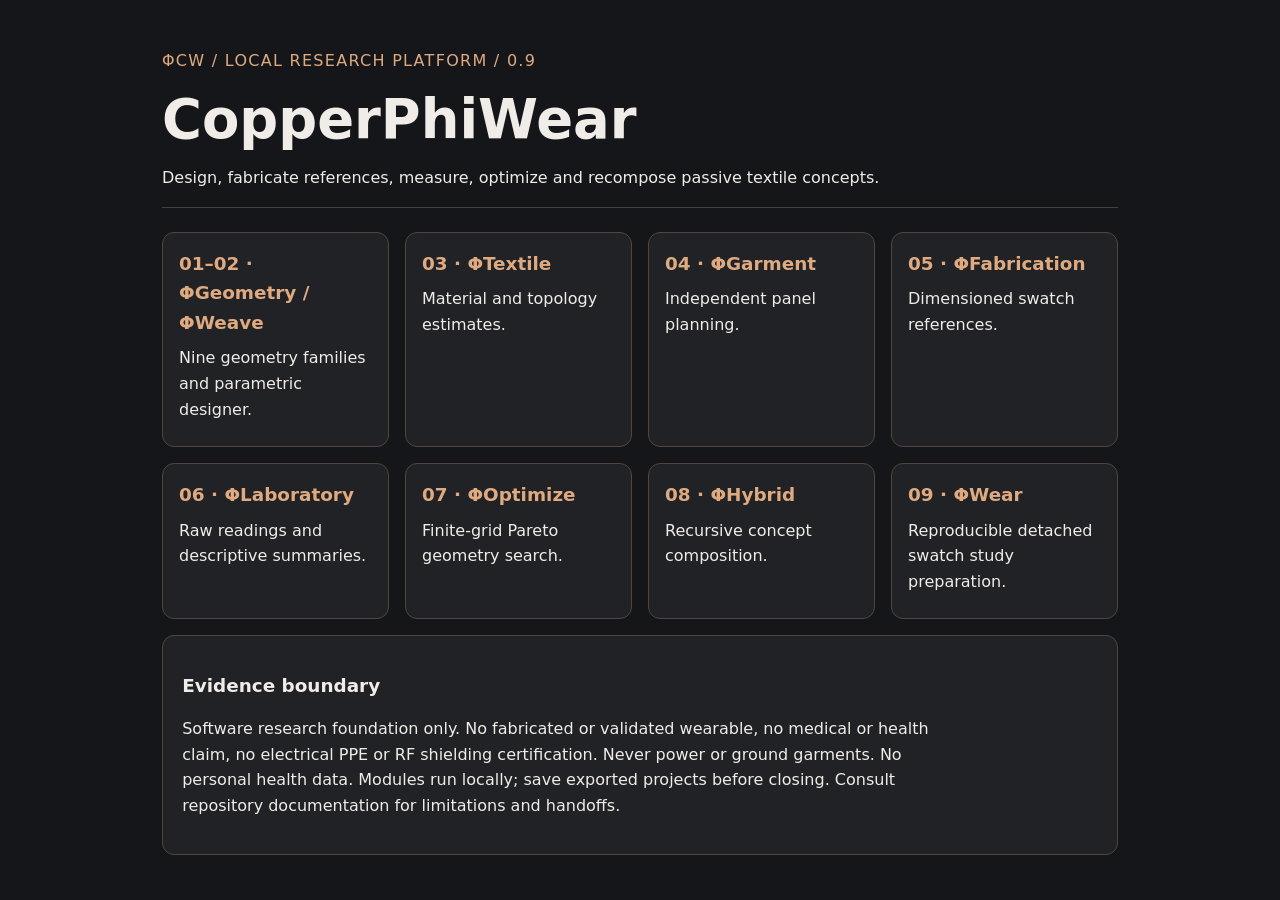
==== index.html @ be895aba "Integrate PhiWear study preparation, reproducible specimen manifest and module launcher" ====
<!doctype html><html lang="en"><head><meta charset="utf-8"><meta name="viewport" content="width=device-width,initial-scale=1"><title>CopperPhiWear | Research Workbench</title><link rel="stylesheet" href="workbench/style.css"><style>.modules{display:grid;grid-template-columns:repeat(auto-fit,minmax(220px,1fr));gap:1rem}.modules a{display:block;border:1px solid #51463d;border-radius:12px;padding:1rem;background:#202226;color:#f0ece7;text-decoration:none}.modules a:hover,.modules a:focus-visible{border-color:#dfaa80;outline:2px solid #dfaa80}.modules h2{color:#dfaa80;margin:0}.modules p{margin:.5rem 0}</style></head><body><main><header><p class="eyebrow">ΦCW / LOCAL RESEARCH PLATFORM / 0.9</p><h1>CopperPhiWear</h1><p>Design, fabricate references, measure, optimize and recompose passive textile concepts.</p></header><section class="modules"><a href="workbench/index.html"><h2>01–02 · ΦGeometry / ΦWeave</h2><p>Nine geometry families and parametric designer.</p></a><a href="workbench/textile.html"><h2>03 · ΦTextile</h2><p>Material and topology estimates.</p></a><a href="workbench/garment.html"><h2>04 · ΦGarment</h2><p>Independent panel planning.</p></a><a href="workbench/fabrication.html"><h2>05 · ΦFabrication</h2><p>Dimensioned swatch references.</p></a><a href="workbench/laboratory.html"><h2>06 · ΦLaboratory</h2><p>Raw readings and descriptive summaries.</p></a><a href="workbench/optimize.html"><h2>07 · ΦOptimize</h2><p>Finite-grid Pareto geometry search.</p></a><a href="workbench/hybrid.html"><h2>08 · ΦHybrid</h2><p>Recursive concept composition.</p></a><a href="workbench/wear.html"><h2>09 · ΦWear</h2><p>Reproducible detached swatch study preparation.</p></a></section><aside><h2>Evidence boundary</h2><p>Software research foundation only. No fabricated or validated wearable, no medical or health claim, no electrical PPE or RF shielding certification. Never power or ground garments. No personal health data. Modules run locally; save exported projects before closing. Consult repository documentation for limitations and handoffs.</p></aside></main></body></html>
---- workbench/style.css ----
*{box-sizing:border-box}body{margin:0;background:#141619;color:#f0ece7;font:16px/1.6 system-ui,sans-serif}main{max-width:1020px;margin:auto;padding:2rem}header{border-bottom:1px solid #46413c;margin-bottom:1.5rem}h1{font-size:clamp(2rem,5vw,3.4rem);line-height:1.1;margin:.3rem 0}h2{font-size:1.15rem}.eyebrow,small{color:#dfaa80;letter-spacing:.08em}.layout{display:grid;grid-template-columns:minmax(230px,1fr) minmax(0,1.8fr);gap:1rem}.layout>*,aside{border:1px solid #51463d;border-radius:12px;padding:1.2rem;background:#202226}label{display:block;margin-top:.9rem}select,input,button{font:inherit;color:inherit;background:#292c30;border:1px solid #a67654;border-radius:6px;padding:.5rem;width:100%}input[type=range]{padding:0;accent-color:#d29461}button{cursor:pointer;margin-top:.8rem}button:focus-visible,select:focus-visible,input:focus-visible{outline:3px solid #efc399;outline-offset:3px}#preview{max-width:460px;margin:auto;background:#161719;border-radius:8px;padding:12px}#preview svg{width:100%;height:auto;display:block}.metrics,.actions{display:flex;gap:1rem;flex-wrap:wrap}.metrics>div{flex:1;min-width:110px}.metrics strong{display:block;font-size:1.5rem}.actions button{flex:1}aside{margin-top:1rem}output{float:right;color:#e4b28b}p{max-width:75ch}@media(max-width:650px){main{padding:1rem}.layout{grid-template-columns:1fr}}
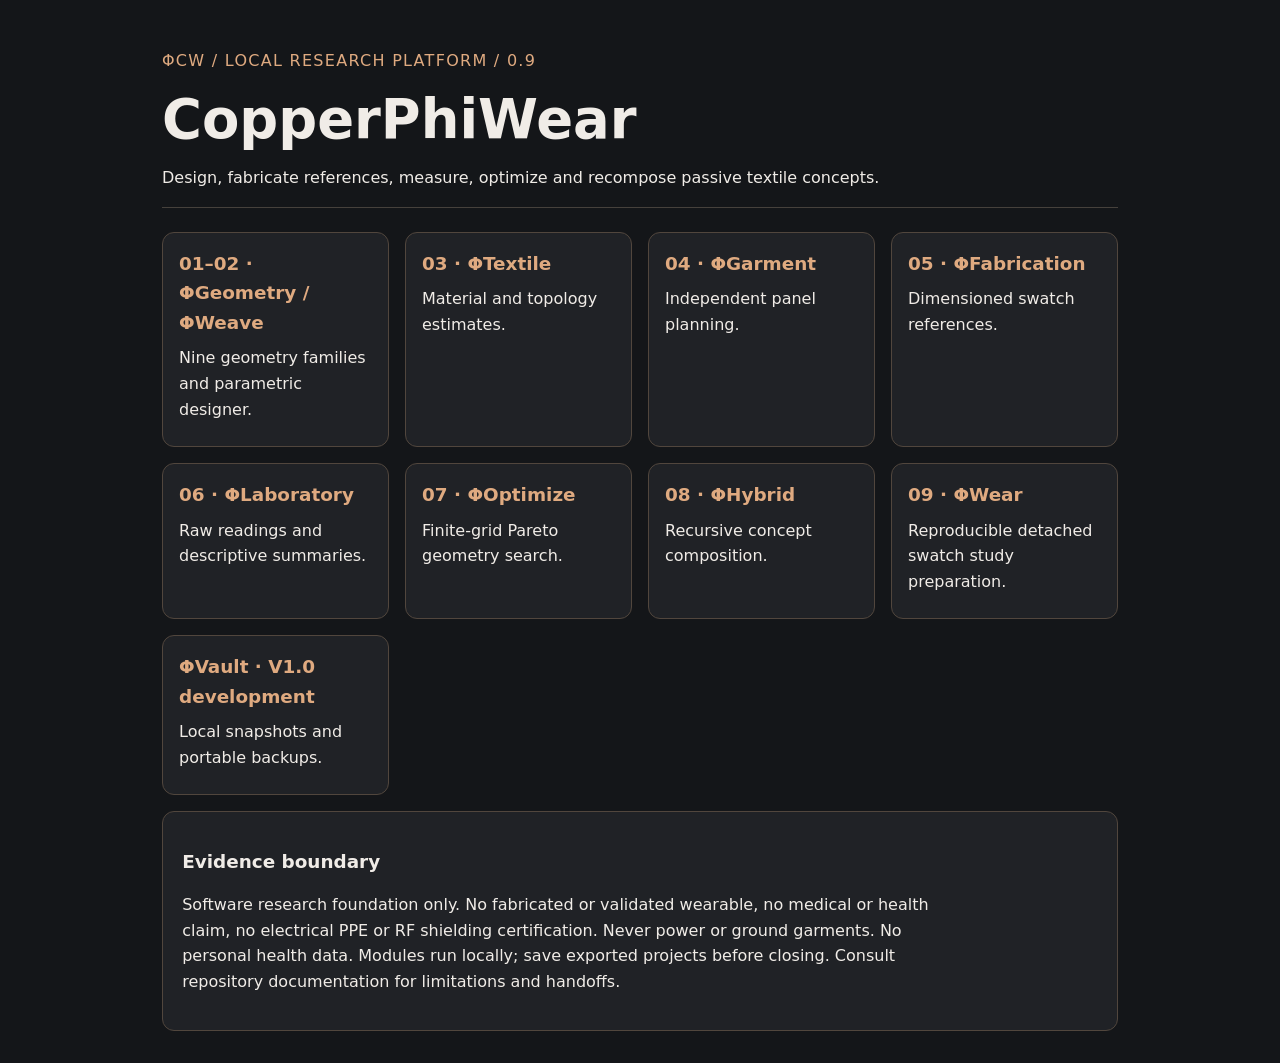
==== commit 0b90046c: "Add PhiVault local snapshots, validated backups and direct module handoffs" ====
--- a/index.html
+++ b/index.html
@@ -1 +1 @@
-<!doctype html><html lang="en"><head><meta charset="utf-8"><meta name="viewport" content="width=device-width,initial-scale=1"><title>CopperPhiWear | Research Workbench</title><link rel="stylesheet" href="workbench/style.css"><style>.modules{display:grid;grid-template-columns:repeat(auto-fit,minmax(220px,1fr));gap:1rem}.modules a{display:block;border:1px solid #51463d;border-radius:12px;padding:1rem;background:#202226;color:#f0ece7;text-decoration:none}.modules a:hover,.modules a:focus-visible{border-color:#dfaa80;outline:2px solid #dfaa80}.modules h2{color:#dfaa80;margin:0}.modules p{margin:.5rem 0}</style></head><body><main><header><p class="eyebrow">ΦCW / LOCAL RESEARCH PLATFORM / 0.9</p><h1>CopperPhiWear</h1><p>Design, fabricate references, measure, optimize and recompose passive textile concepts.</p></header><section class="modules"><a href="workbench/index.html"><h2>01–02 · ΦGeometry / ΦWeave</h2><p>Nine geometry families and parametric designer.</p></a><a href="workbench/textile.html"><h2>03 · ΦTextile</h2><p>Material and topology estimates.</p></a><a href="workbench/garment.html"><h2>04 · ΦGarment</h2><p>Independent panel planning.</p></a><a href="workbench/fabrication.html"><h2>05 · ΦFabrication</h2><p>Dimensioned swatch references.</p></a><a href="workbench/laboratory.html"><h2>06 · ΦLaboratory</h2><p>Raw readings and descriptive summaries.</p></a><a href="workbench/optimize.html"><h2>07 · ΦOptimize</h2><p>Finite-grid Pareto geometry search.</p></a><a href="workbench/hybrid.html"><h2>08 · ΦHybrid</h2><p>Recursive concept composition.</p></a><a href="workbench/wear.html"><h2>09 · ΦWear</h2><p>Reproducible detached swatch study preparation.</p></a></section><aside><h2>Evidence boundary</h2><p>Software research foundation only. No fabricated or validated wearable, no medical or health claim, no electrical PPE or RF shielding certification. Never power or ground garments. No personal health data. Modules run locally; save exported projects before closing. Consult repository documentation for limitations and handoffs.</p></aside></main></body></html>+<!doctype html><html lang="en"><head><meta charset="utf-8"><meta name="viewport" content="width=device-width,initial-scale=1"><title>CopperPhiWear | Research Workbench</title><link rel="stylesheet" href="workbench/style.css"><style>.modules{display:grid;grid-template-columns:repeat(auto-fit,minmax(220px,1fr));gap:1rem}.modules a{display:block;border:1px solid #51463d;border-radius:12px;padding:1rem;background:#202226;color:#f0ece7;text-decoration:none}.modules a:hover,.modules a:focus-visible{border-color:#dfaa80;outline:2px solid #dfaa80}.modules h2{color:#dfaa80;margin:0}.modules p{margin:.5rem 0}</style></head><body><main><header><p class="eyebrow">ΦCW / LOCAL RESEARCH PLATFORM / 0.9</p><h1>CopperPhiWear</h1><p>Design, fabricate references, measure, optimize and recompose passive textile concepts.</p></header><section class="modules"><a href="workbench/index.html"><h2>01–02 · ΦGeometry / ΦWeave</h2><p>Nine geometry families and parametric designer.</p></a><a href="workbench/textile.html"><h2>03 · ΦTextile</h2><p>Material and topology estimates.</p></a><a href="workbench/garment.html"><h2>04 · ΦGarment</h2><p>Independent panel planning.</p></a><a href="workbench/fabrication.html"><h2>05 · ΦFabrication</h2><p>Dimensioned swatch references.</p></a><a href="workbench/laboratory.html"><h2>06 · ΦLaboratory</h2><p>Raw readings and descriptive summaries.</p></a><a href="workbench/optimize.html"><h2>07 · ΦOptimize</h2><p>Finite-grid Pareto geometry search.</p></a><a href="workbench/hybrid.html"><h2>08 · ΦHybrid</h2><p>Recursive concept composition.</p></a><a href="workbench/wear.html"><h2>09 · ΦWear</h2><p>Reproducible detached swatch study preparation.</p></a><a href="workbench/vault.html"><h2>ΦVault · V1.0 development</h2><p>Local snapshots and portable backups.</p></a></section><aside><h2>Evidence boundary</h2><p>Software research foundation only. No fabricated or validated wearable, no medical or health claim, no electrical PPE or RF shielding certification. Never power or ground garments. No personal health data. Modules run locally; save exported projects before closing. Consult repository documentation for limitations and handoffs.</p></aside></main></body></html>
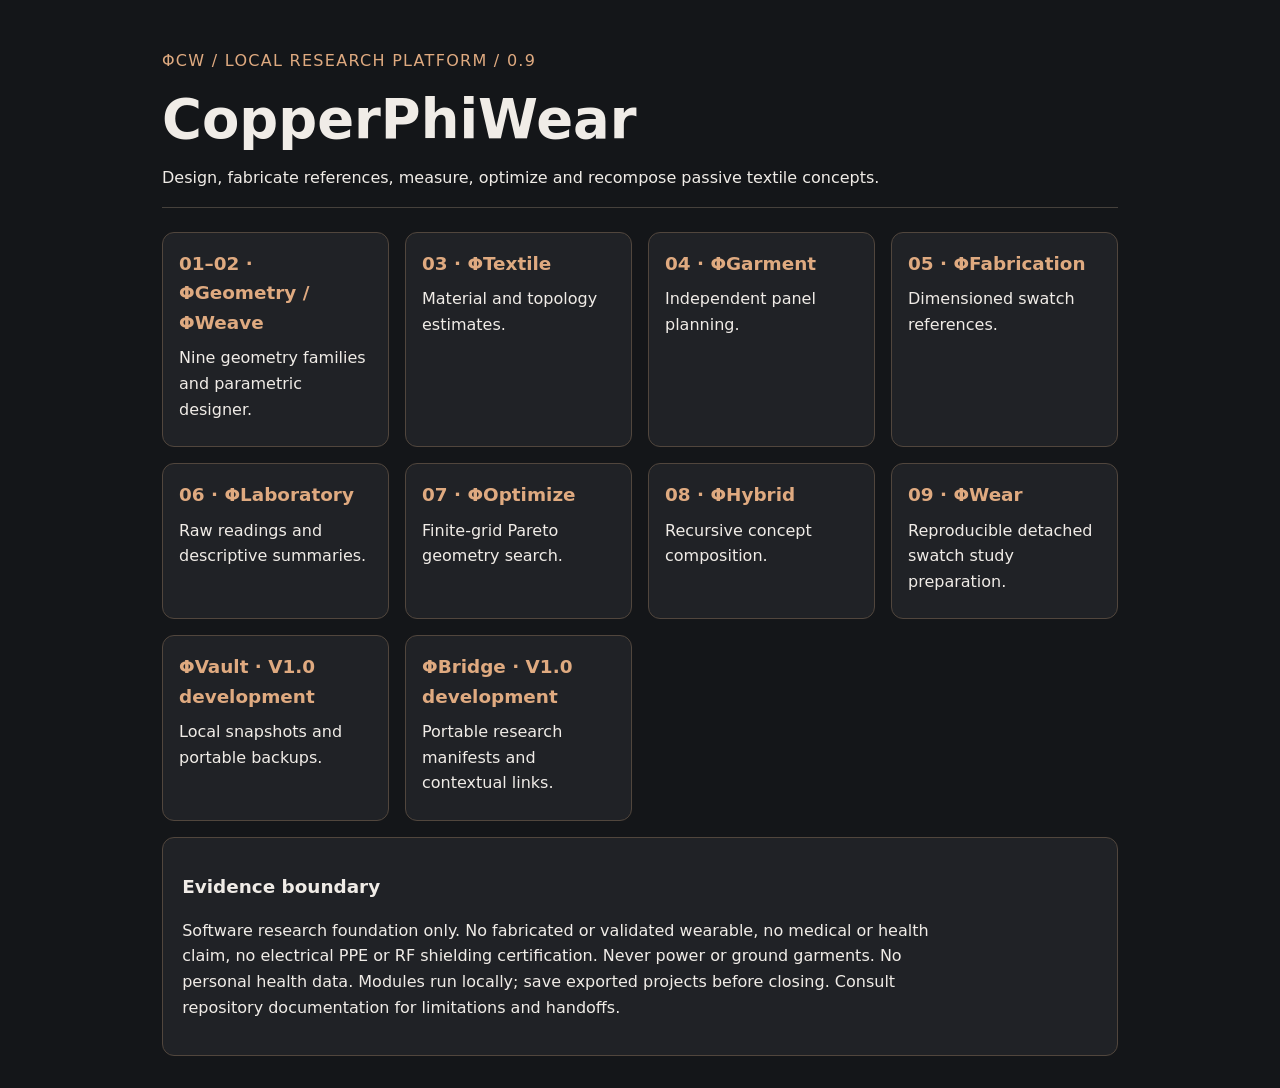
==== commit 68f5a9f5: "Add PhiBridge portable research manifests and typed context links" ====
--- a/index.html
+++ b/index.html
@@ -1 +1 @@
-<!doctype html><html lang="en"><head><meta charset="utf-8"><meta name="viewport" content="width=device-width,initial-scale=1"><title>CopperPhiWear | Research Workbench</title><link rel="stylesheet" href="workbench/style.css"><style>.modules{display:grid;grid-template-columns:repeat(auto-fit,minmax(220px,1fr));gap:1rem}.modules a{display:block;border:1px solid #51463d;border-radius:12px;padding:1rem;background:#202226;color:#f0ece7;text-decoration:none}.modules a:hover,.modules a:focus-visible{border-color:#dfaa80;outline:2px solid #dfaa80}.modules h2{color:#dfaa80;margin:0}.modules p{margin:.5rem 0}</style></head><body><main><header><p class="eyebrow">ΦCW / LOCAL RESEARCH PLATFORM / 0.9</p><h1>CopperPhiWear</h1><p>Design, fabricate references, measure, optimize and recompose passive textile concepts.</p></header><section class="modules"><a href="workbench/index.html"><h2>01–02 · ΦGeometry / ΦWeave</h2><p>Nine geometry families and parametric designer.</p></a><a href="workbench/textile.html"><h2>03 · ΦTextile</h2><p>Material and topology estimates.</p></a><a href="workbench/garment.html"><h2>04 · ΦGarment</h2><p>Independent panel planning.</p></a><a href="workbench/fabrication.html"><h2>05 · ΦFabrication</h2><p>Dimensioned swatch references.</p></a><a href="workbench/laboratory.html"><h2>06 · ΦLaboratory</h2><p>Raw readings and descriptive summaries.</p></a><a href="workbench/optimize.html"><h2>07 · ΦOptimize</h2><p>Finite-grid Pareto geometry search.</p></a><a href="workbench/hybrid.html"><h2>08 · ΦHybrid</h2><p>Recursive concept composition.</p></a><a href="workbench/wear.html"><h2>09 · ΦWear</h2><p>Reproducible detached swatch study preparation.</p></a><a href="workbench/vault.html"><h2>ΦVault · V1.0 development</h2><p>Local snapshots and portable backups.</p></a></section><aside><h2>Evidence boundary</h2><p>Software research foundation only. No fabricated or validated wearable, no medical or health claim, no electrical PPE or RF shielding certification. Never power or ground garments. No personal health data. Modules run locally; save exported projects before closing. Consult repository documentation for limitations and handoffs.</p></aside></main></body></html>+<!doctype html><html lang="en"><head><meta charset="utf-8"><meta name="viewport" content="width=device-width,initial-scale=1"><title>CopperPhiWear | Research Workbench</title><link rel="stylesheet" href="workbench/style.css"><style>.modules{display:grid;grid-template-columns:repeat(auto-fit,minmax(220px,1fr));gap:1rem}.modules a{display:block;border:1px solid #51463d;border-radius:12px;padding:1rem;background:#202226;color:#f0ece7;text-decoration:none}.modules a:hover,.modules a:focus-visible{border-color:#dfaa80;outline:2px solid #dfaa80}.modules h2{color:#dfaa80;margin:0}.modules p{margin:.5rem 0}</style></head><body><main><header><p class="eyebrow">ΦCW / LOCAL RESEARCH PLATFORM / 0.9</p><h1>CopperPhiWear</h1><p>Design, fabricate references, measure, optimize and recompose passive textile concepts.</p></header><section class="modules"><a href="workbench/index.html"><h2>01–02 · ΦGeometry / ΦWeave</h2><p>Nine geometry families and parametric designer.</p></a><a href="workbench/textile.html"><h2>03 · ΦTextile</h2><p>Material and topology estimates.</p></a><a href="workbench/garment.html"><h2>04 · ΦGarment</h2><p>Independent panel planning.</p></a><a href="workbench/fabrication.html"><h2>05 · ΦFabrication</h2><p>Dimensioned swatch references.</p></a><a href="workbench/laboratory.html"><h2>06 · ΦLaboratory</h2><p>Raw readings and descriptive summaries.</p></a><a href="workbench/optimize.html"><h2>07 · ΦOptimize</h2><p>Finite-grid Pareto geometry search.</p></a><a href="workbench/hybrid.html"><h2>08 · ΦHybrid</h2><p>Recursive concept composition.</p></a><a href="workbench/wear.html"><h2>09 · ΦWear</h2><p>Reproducible detached swatch study preparation.</p></a><a href="workbench/vault.html"><h2>ΦVault · V1.0 development</h2><p>Local snapshots and portable backups.</p></a><a href="workbench/bridge.html"><h2>ΦBridge · V1.0 development</h2><p>Portable research manifests and contextual links.</p></a></section><aside><h2>Evidence boundary</h2><p>Software research foundation only. No fabricated or validated wearable, no medical or health claim, no electrical PPE or RF shielding certification. Never power or ground garments. No personal health data. Modules run locally; save exported projects before closing. Consult repository documentation for limitations and handoffs.</p></aside></main></body></html>
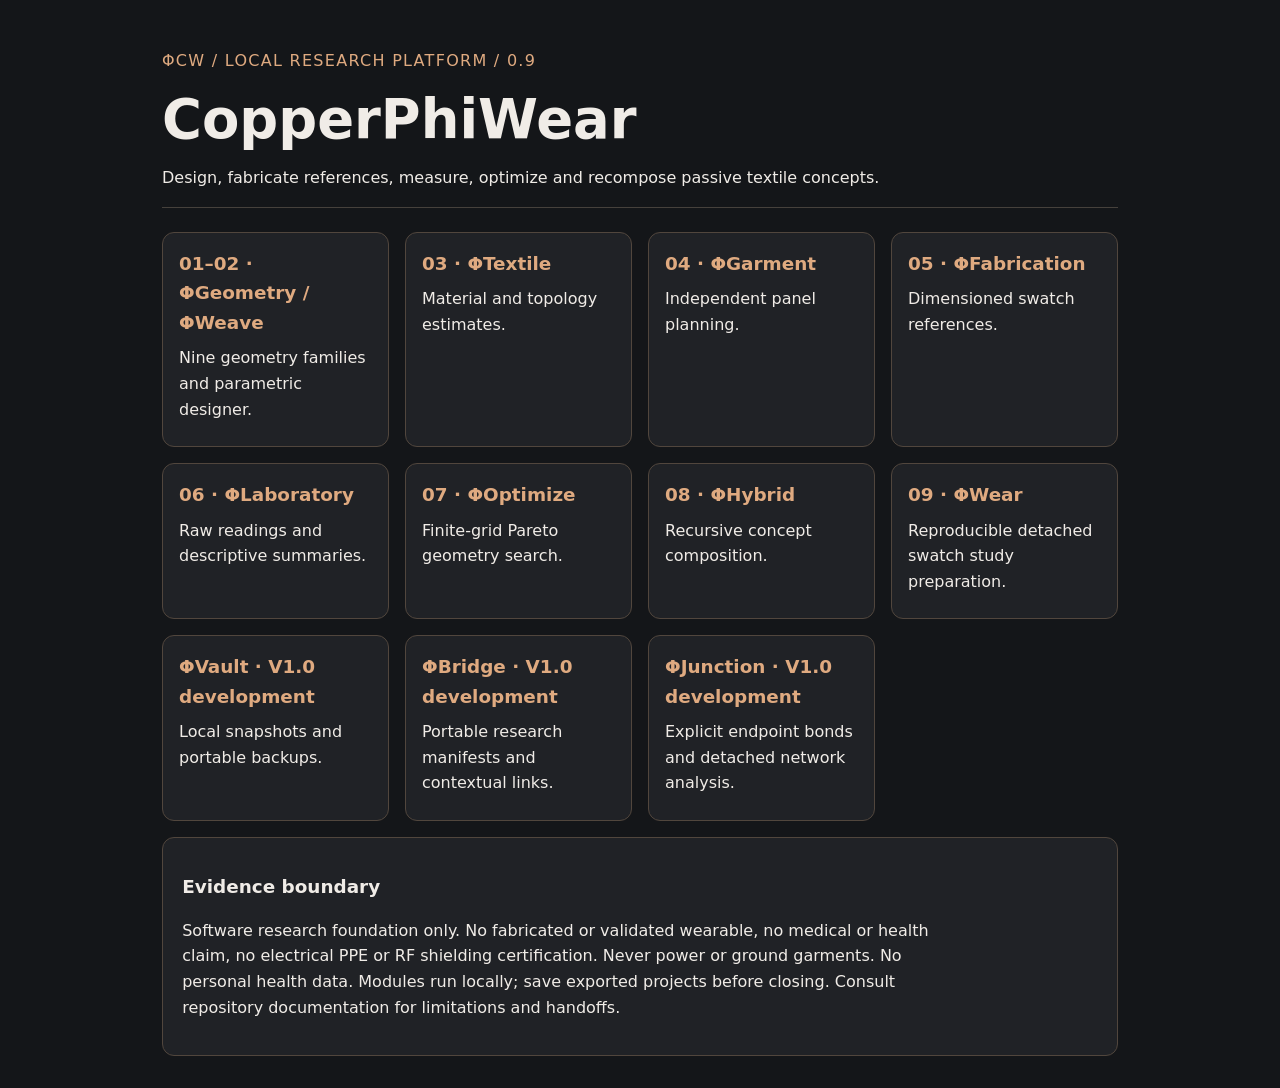
==== commit b395bc4c: "Add PhiJunction explicit endpoint topology editor for detached swatches" ====
--- a/index.html
+++ b/index.html
@@ -1 +1 @@
-<!doctype html><html lang="en"><head><meta charset="utf-8"><meta name="viewport" content="width=device-width,initial-scale=1"><title>CopperPhiWear | Research Workbench</title><link rel="stylesheet" href="workbench/style.css"><style>.modules{display:grid;grid-template-columns:repeat(auto-fit,minmax(220px,1fr));gap:1rem}.modules a{display:block;border:1px solid #51463d;border-radius:12px;padding:1rem;background:#202226;color:#f0ece7;text-decoration:none}.modules a:hover,.modules a:focus-visible{border-color:#dfaa80;outline:2px solid #dfaa80}.modules h2{color:#dfaa80;margin:0}.modules p{margin:.5rem 0}</style></head><body><main><header><p class="eyebrow">ΦCW / LOCAL RESEARCH PLATFORM / 0.9</p><h1>CopperPhiWear</h1><p>Design, fabricate references, measure, optimize and recompose passive textile concepts.</p></header><section class="modules"><a href="workbench/index.html"><h2>01–02 · ΦGeometry / ΦWeave</h2><p>Nine geometry families and parametric designer.</p></a><a href="workbench/textile.html"><h2>03 · ΦTextile</h2><p>Material and topology estimates.</p></a><a href="workbench/garment.html"><h2>04 · ΦGarment</h2><p>Independent panel planning.</p></a><a href="workbench/fabrication.html"><h2>05 · ΦFabrication</h2><p>Dimensioned swatch references.</p></a><a href="workbench/laboratory.html"><h2>06 · ΦLaboratory</h2><p>Raw readings and descriptive summaries.</p></a><a href="workbench/optimize.html"><h2>07 · ΦOptimize</h2><p>Finite-grid Pareto geometry search.</p></a><a href="workbench/hybrid.html"><h2>08 · ΦHybrid</h2><p>Recursive concept composition.</p></a><a href="workbench/wear.html"><h2>09 · ΦWear</h2><p>Reproducible detached swatch study preparation.</p></a><a href="workbench/vault.html"><h2>ΦVault · V1.0 development</h2><p>Local snapshots and portable backups.</p></a><a href="workbench/bridge.html"><h2>ΦBridge · V1.0 development</h2><p>Portable research manifests and contextual links.</p></a></section><aside><h2>Evidence boundary</h2><p>Software research foundation only. No fabricated or validated wearable, no medical or health claim, no electrical PPE or RF shielding certification. Never power or ground garments. No personal health data. Modules run locally; save exported projects before closing. Consult repository documentation for limitations and handoffs.</p></aside></main></body></html>+<!doctype html><html lang="en"><head><meta charset="utf-8"><meta name="viewport" content="width=device-width,initial-scale=1"><title>CopperPhiWear | Research Workbench</title><link rel="stylesheet" href="workbench/style.css"><style>.modules{display:grid;grid-template-columns:repeat(auto-fit,minmax(220px,1fr));gap:1rem}.modules a{display:block;border:1px solid #51463d;border-radius:12px;padding:1rem;background:#202226;color:#f0ece7;text-decoration:none}.modules a:hover,.modules a:focus-visible{border-color:#dfaa80;outline:2px solid #dfaa80}.modules h2{color:#dfaa80;margin:0}.modules p{margin:.5rem 0}</style></head><body><main><header><p class="eyebrow">ΦCW / LOCAL RESEARCH PLATFORM / 0.9</p><h1>CopperPhiWear</h1><p>Design, fabricate references, measure, optimize and recompose passive textile concepts.</p></header><section class="modules"><a href="workbench/index.html"><h2>01–02 · ΦGeometry / ΦWeave</h2><p>Nine geometry families and parametric designer.</p></a><a href="workbench/textile.html"><h2>03 · ΦTextile</h2><p>Material and topology estimates.</p></a><a href="workbench/garment.html"><h2>04 · ΦGarment</h2><p>Independent panel planning.</p></a><a href="workbench/fabrication.html"><h2>05 · ΦFabrication</h2><p>Dimensioned swatch references.</p></a><a href="workbench/laboratory.html"><h2>06 · ΦLaboratory</h2><p>Raw readings and descriptive summaries.</p></a><a href="workbench/optimize.html"><h2>07 · ΦOptimize</h2><p>Finite-grid Pareto geometry search.</p></a><a href="workbench/hybrid.html"><h2>08 · ΦHybrid</h2><p>Recursive concept composition.</p></a><a href="workbench/wear.html"><h2>09 · ΦWear</h2><p>Reproducible detached swatch study preparation.</p></a><a href="workbench/vault.html"><h2>ΦVault · V1.0 development</h2><p>Local snapshots and portable backups.</p></a><a href="workbench/bridge.html"><h2>ΦBridge · V1.0 development</h2><p>Portable research manifests and contextual links.</p></a><a href="workbench/junction.html"><h2>ΦJunction · V1.0 development</h2><p>Explicit endpoint bonds and detached network analysis.</p></a></section><aside><h2>Evidence boundary</h2><p>Software research foundation only. No fabricated or validated wearable, no medical or health claim, no electrical PPE or RF shielding certification. Never power or ground garments. No personal health data. Modules run locally; save exported projects before closing. Consult repository documentation for limitations and handoffs.</p></aside></main></body></html>
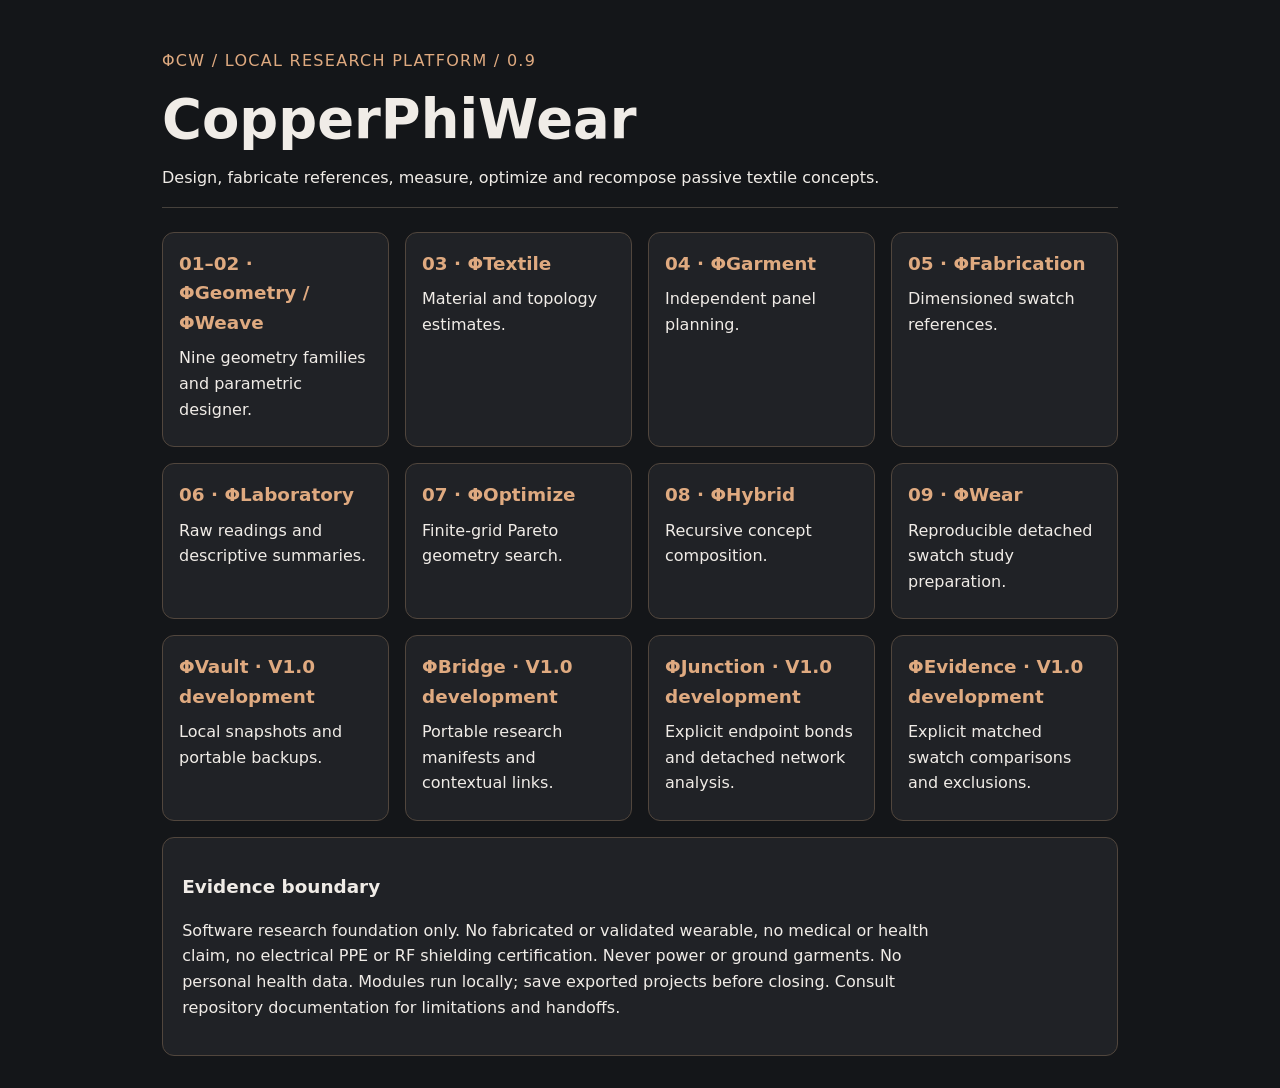
==== commit efd84388: "Add PhiEvidence explicit matched comparisons and transparent exclusions" ====
--- a/index.html
+++ b/index.html
@@ -1 +1 @@
-<!doctype html><html lang="en"><head><meta charset="utf-8"><meta name="viewport" content="width=device-width,initial-scale=1"><title>CopperPhiWear | Research Workbench</title><link rel="stylesheet" href="workbench/style.css"><style>.modules{display:grid;grid-template-columns:repeat(auto-fit,minmax(220px,1fr));gap:1rem}.modules a{display:block;border:1px solid #51463d;border-radius:12px;padding:1rem;background:#202226;color:#f0ece7;text-decoration:none}.modules a:hover,.modules a:focus-visible{border-color:#dfaa80;outline:2px solid #dfaa80}.modules h2{color:#dfaa80;margin:0}.modules p{margin:.5rem 0}</style></head><body><main><header><p class="eyebrow">ΦCW / LOCAL RESEARCH PLATFORM / 0.9</p><h1>CopperPhiWear</h1><p>Design, fabricate references, measure, optimize and recompose passive textile concepts.</p></header><section class="modules"><a href="workbench/index.html"><h2>01–02 · ΦGeometry / ΦWeave</h2><p>Nine geometry families and parametric designer.</p></a><a href="workbench/textile.html"><h2>03 · ΦTextile</h2><p>Material and topology estimates.</p></a><a href="workbench/garment.html"><h2>04 · ΦGarment</h2><p>Independent panel planning.</p></a><a href="workbench/fabrication.html"><h2>05 · ΦFabrication</h2><p>Dimensioned swatch references.</p></a><a href="workbench/laboratory.html"><h2>06 · ΦLaboratory</h2><p>Raw readings and descriptive summaries.</p></a><a href="workbench/optimize.html"><h2>07 · ΦOptimize</h2><p>Finite-grid Pareto geometry search.</p></a><a href="workbench/hybrid.html"><h2>08 · ΦHybrid</h2><p>Recursive concept composition.</p></a><a href="workbench/wear.html"><h2>09 · ΦWear</h2><p>Reproducible detached swatch study preparation.</p></a><a href="workbench/vault.html"><h2>ΦVault · V1.0 development</h2><p>Local snapshots and portable backups.</p></a><a href="workbench/bridge.html"><h2>ΦBridge · V1.0 development</h2><p>Portable research manifests and contextual links.</p></a><a href="workbench/junction.html"><h2>ΦJunction · V1.0 development</h2><p>Explicit endpoint bonds and detached network analysis.</p></a></section><aside><h2>Evidence boundary</h2><p>Software research foundation only. No fabricated or validated wearable, no medical or health claim, no electrical PPE or RF shielding certification. Never power or ground garments. No personal health data. Modules run locally; save exported projects before closing. Consult repository documentation for limitations and handoffs.</p></aside></main></body></html>+<!doctype html><html lang="en"><head><meta charset="utf-8"><meta name="viewport" content="width=device-width,initial-scale=1"><title>CopperPhiWear | Research Workbench</title><link rel="stylesheet" href="workbench/style.css"><style>.modules{display:grid;grid-template-columns:repeat(auto-fit,minmax(220px,1fr));gap:1rem}.modules a{display:block;border:1px solid #51463d;border-radius:12px;padding:1rem;background:#202226;color:#f0ece7;text-decoration:none}.modules a:hover,.modules a:focus-visible{border-color:#dfaa80;outline:2px solid #dfaa80}.modules h2{color:#dfaa80;margin:0}.modules p{margin:.5rem 0}</style></head><body><main><header><p class="eyebrow">ΦCW / LOCAL RESEARCH PLATFORM / 0.9</p><h1>CopperPhiWear</h1><p>Design, fabricate references, measure, optimize and recompose passive textile concepts.</p></header><section class="modules"><a href="workbench/index.html"><h2>01–02 · ΦGeometry / ΦWeave</h2><p>Nine geometry families and parametric designer.</p></a><a href="workbench/textile.html"><h2>03 · ΦTextile</h2><p>Material and topology estimates.</p></a><a href="workbench/garment.html"><h2>04 · ΦGarment</h2><p>Independent panel planning.</p></a><a href="workbench/fabrication.html"><h2>05 · ΦFabrication</h2><p>Dimensioned swatch references.</p></a><a href="workbench/laboratory.html"><h2>06 · ΦLaboratory</h2><p>Raw readings and descriptive summaries.</p></a><a href="workbench/optimize.html"><h2>07 · ΦOptimize</h2><p>Finite-grid Pareto geometry search.</p></a><a href="workbench/hybrid.html"><h2>08 · ΦHybrid</h2><p>Recursive concept composition.</p></a><a href="workbench/wear.html"><h2>09 · ΦWear</h2><p>Reproducible detached swatch study preparation.</p></a><a href="workbench/vault.html"><h2>ΦVault · V1.0 development</h2><p>Local snapshots and portable backups.</p></a><a href="workbench/bridge.html"><h2>ΦBridge · V1.0 development</h2><p>Portable research manifests and contextual links.</p></a><a href="workbench/junction.html"><h2>ΦJunction · V1.0 development</h2><p>Explicit endpoint bonds and detached network analysis.</p></a><a href="workbench/evidence.html"><h2>ΦEvidence · V1.0 development</h2><p>Explicit matched swatch comparisons and exclusions.</p></a></section><aside><h2>Evidence boundary</h2><p>Software research foundation only. No fabricated or validated wearable, no medical or health claim, no electrical PPE or RF shielding certification. Never power or ground garments. No personal health data. Modules run locally; save exported projects before closing. Consult repository documentation for limitations and handoffs.</p></aside></main></body></html>
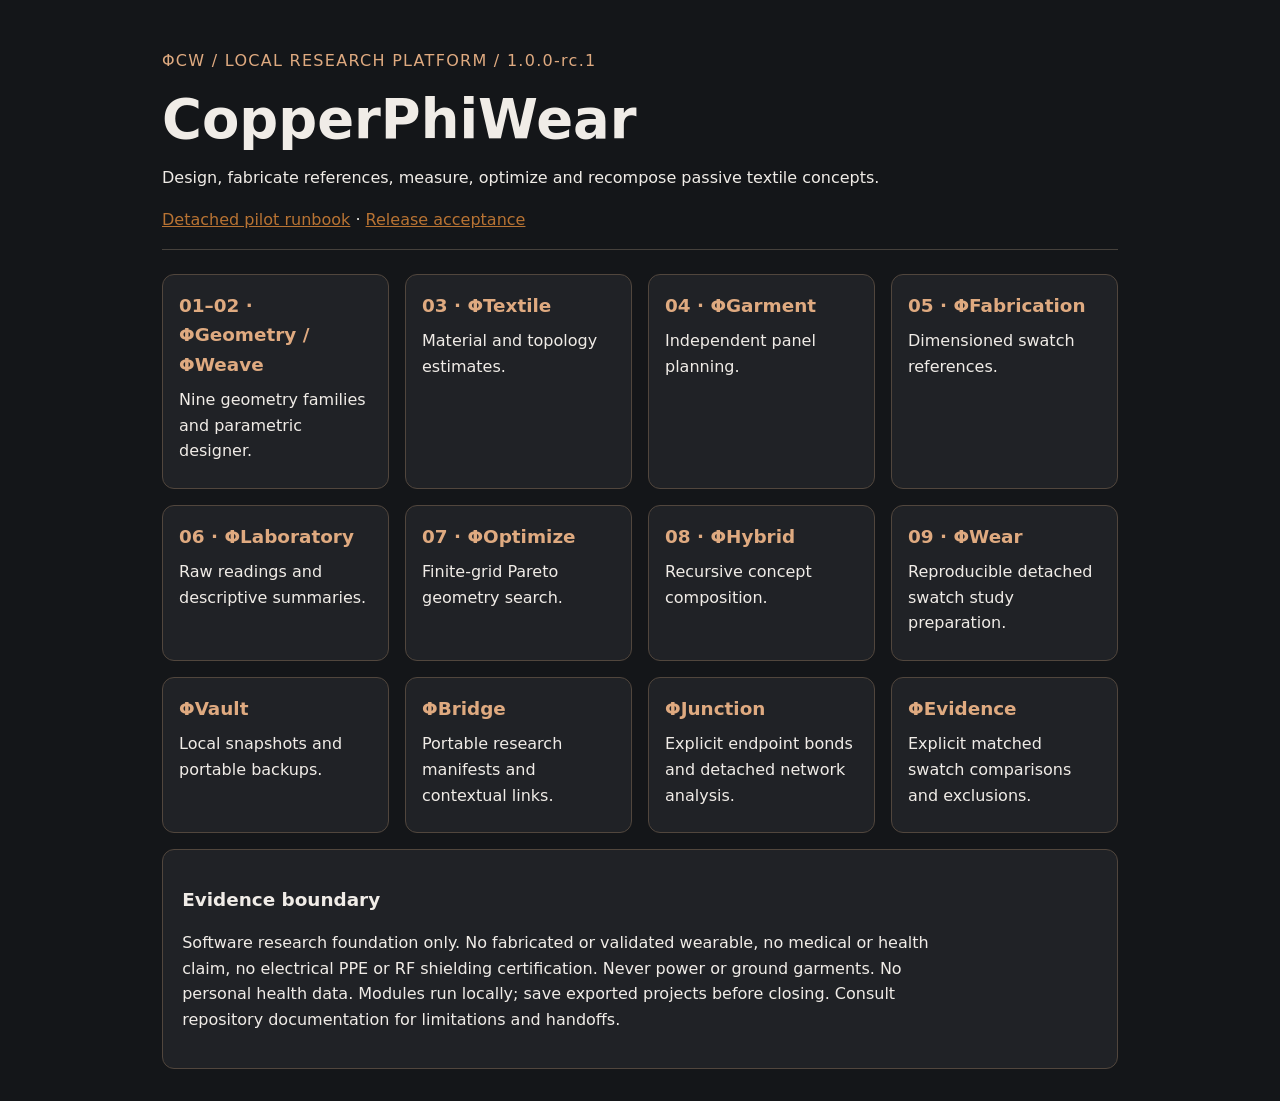
==== commit 78a67039: "Prepare 1.0.0-rc.1 software baseline and detached pilot runbook" ====
--- a/index.html
+++ b/index.html
@@ -1 +1 @@
-<!doctype html><html lang="en"><head><meta charset="utf-8"><meta name="viewport" content="width=device-width,initial-scale=1"><title>CopperPhiWear | Research Workbench</title><link rel="stylesheet" href="workbench/style.css"><style>.modules{display:grid;grid-template-columns:repeat(auto-fit,minmax(220px,1fr));gap:1rem}.modules a{display:block;border:1px solid #51463d;border-radius:12px;padding:1rem;background:#202226;color:#f0ece7;text-decoration:none}.modules a:hover,.modules a:focus-visible{border-color:#dfaa80;outline:2px solid #dfaa80}.modules h2{color:#dfaa80;margin:0}.modules p{margin:.5rem 0}</style></head><body><main><header><p class="eyebrow">ΦCW / LOCAL RESEARCH PLATFORM / 0.9</p><h1>CopperPhiWear</h1><p>Design, fabricate references, measure, optimize and recompose passive textile concepts.</p></header><section class="modules"><a href="workbench/index.html"><h2>01–02 · ΦGeometry / ΦWeave</h2><p>Nine geometry families and parametric designer.</p></a><a href="workbench/textile.html"><h2>03 · ΦTextile</h2><p>Material and topology estimates.</p></a><a href="workbench/garment.html"><h2>04 · ΦGarment</h2><p>Independent panel planning.</p></a><a href="workbench/fabrication.html"><h2>05 · ΦFabrication</h2><p>Dimensioned swatch references.</p></a><a href="workbench/laboratory.html"><h2>06 · ΦLaboratory</h2><p>Raw readings and descriptive summaries.</p></a><a href="workbench/optimize.html"><h2>07 · ΦOptimize</h2><p>Finite-grid Pareto geometry search.</p></a><a href="workbench/hybrid.html"><h2>08 · ΦHybrid</h2><p>Recursive concept composition.</p></a><a href="workbench/wear.html"><h2>09 · ΦWear</h2><p>Reproducible detached swatch study preparation.</p></a><a href="workbench/vault.html"><h2>ΦVault · V1.0 development</h2><p>Local snapshots and portable backups.</p></a><a href="workbench/bridge.html"><h2>ΦBridge · V1.0 development</h2><p>Portable research manifests and contextual links.</p></a><a href="workbench/junction.html"><h2>ΦJunction · V1.0 development</h2><p>Explicit endpoint bonds and detached network analysis.</p></a><a href="workbench/evidence.html"><h2>ΦEvidence · V1.0 development</h2><p>Explicit matched swatch comparisons and exclusions.</p></a></section><aside><h2>Evidence boundary</h2><p>Software research foundation only. No fabricated or validated wearable, no medical or health claim, no electrical PPE or RF shielding certification. Never power or ground garments. No personal health data. Modules run locally; save exported projects before closing. Consult repository documentation for limitations and handoffs.</p></aside></main></body></html>+<!doctype html><html lang="en"><head><meta charset="utf-8"><meta name="viewport" content="width=device-width,initial-scale=1"><title>CopperPhiWear | Research Workbench</title><link rel="stylesheet" href="workbench/style.css"><style>.modules{display:grid;grid-template-columns:repeat(auto-fit,minmax(220px,1fr));gap:1rem}.modules a{display:block;border:1px solid #51463d;border-radius:12px;padding:1rem;background:#202226;color:#f0ece7;text-decoration:none}.modules a:hover,.modules a:focus-visible{border-color:#dfaa80;outline:2px solid #dfaa80}.modules h2{color:#dfaa80;margin:0}.modules p{margin:.5rem 0}</style></head><body><main><header><p class="eyebrow">ΦCW / LOCAL RESEARCH PLATFORM / 1.0.0-rc.1</p><h1>CopperPhiWear</h1><p>Design, fabricate references, measure, optimize and recompose passive textile concepts.</p><p><a style="color:#b87333" href="docs/pilot-runbook.md">Detached pilot runbook</a> · <a style="color:#b87333" href="docs/release.md">Release acceptance</a></p></header><section class="modules"><a href="workbench/index.html"><h2>01–02 · ΦGeometry / ΦWeave</h2><p>Nine geometry families and parametric designer.</p></a><a href="workbench/textile.html"><h2>03 · ΦTextile</h2><p>Material and topology estimates.</p></a><a href="workbench/garment.html"><h2>04 · ΦGarment</h2><p>Independent panel planning.</p></a><a href="workbench/fabrication.html"><h2>05 · ΦFabrication</h2><p>Dimensioned swatch references.</p></a><a href="workbench/laboratory.html"><h2>06 · ΦLaboratory</h2><p>Raw readings and descriptive summaries.</p></a><a href="workbench/optimize.html"><h2>07 · ΦOptimize</h2><p>Finite-grid Pareto geometry search.</p></a><a href="workbench/hybrid.html"><h2>08 · ΦHybrid</h2><p>Recursive concept composition.</p></a><a href="workbench/wear.html"><h2>09 · ΦWear</h2><p>Reproducible detached swatch study preparation.</p></a><a href="workbench/vault.html"><h2>ΦVault</h2><p>Local snapshots and portable backups.</p></a><a href="workbench/bridge.html"><h2>ΦBridge</h2><p>Portable research manifests and contextual links.</p></a><a href="workbench/junction.html"><h2>ΦJunction</h2><p>Explicit endpoint bonds and detached network analysis.</p></a><a href="workbench/evidence.html"><h2>ΦEvidence</h2><p>Explicit matched swatch comparisons and exclusions.</p></a></section><aside><h2>Evidence boundary</h2><p>Software research foundation only. No fabricated or validated wearable, no medical or health claim, no electrical PPE or RF shielding certification. Never power or ground garments. No personal health data. Modules run locally; save exported projects before closing. Consult repository documentation for limitations and handoffs.</p></aside></main></body></html>
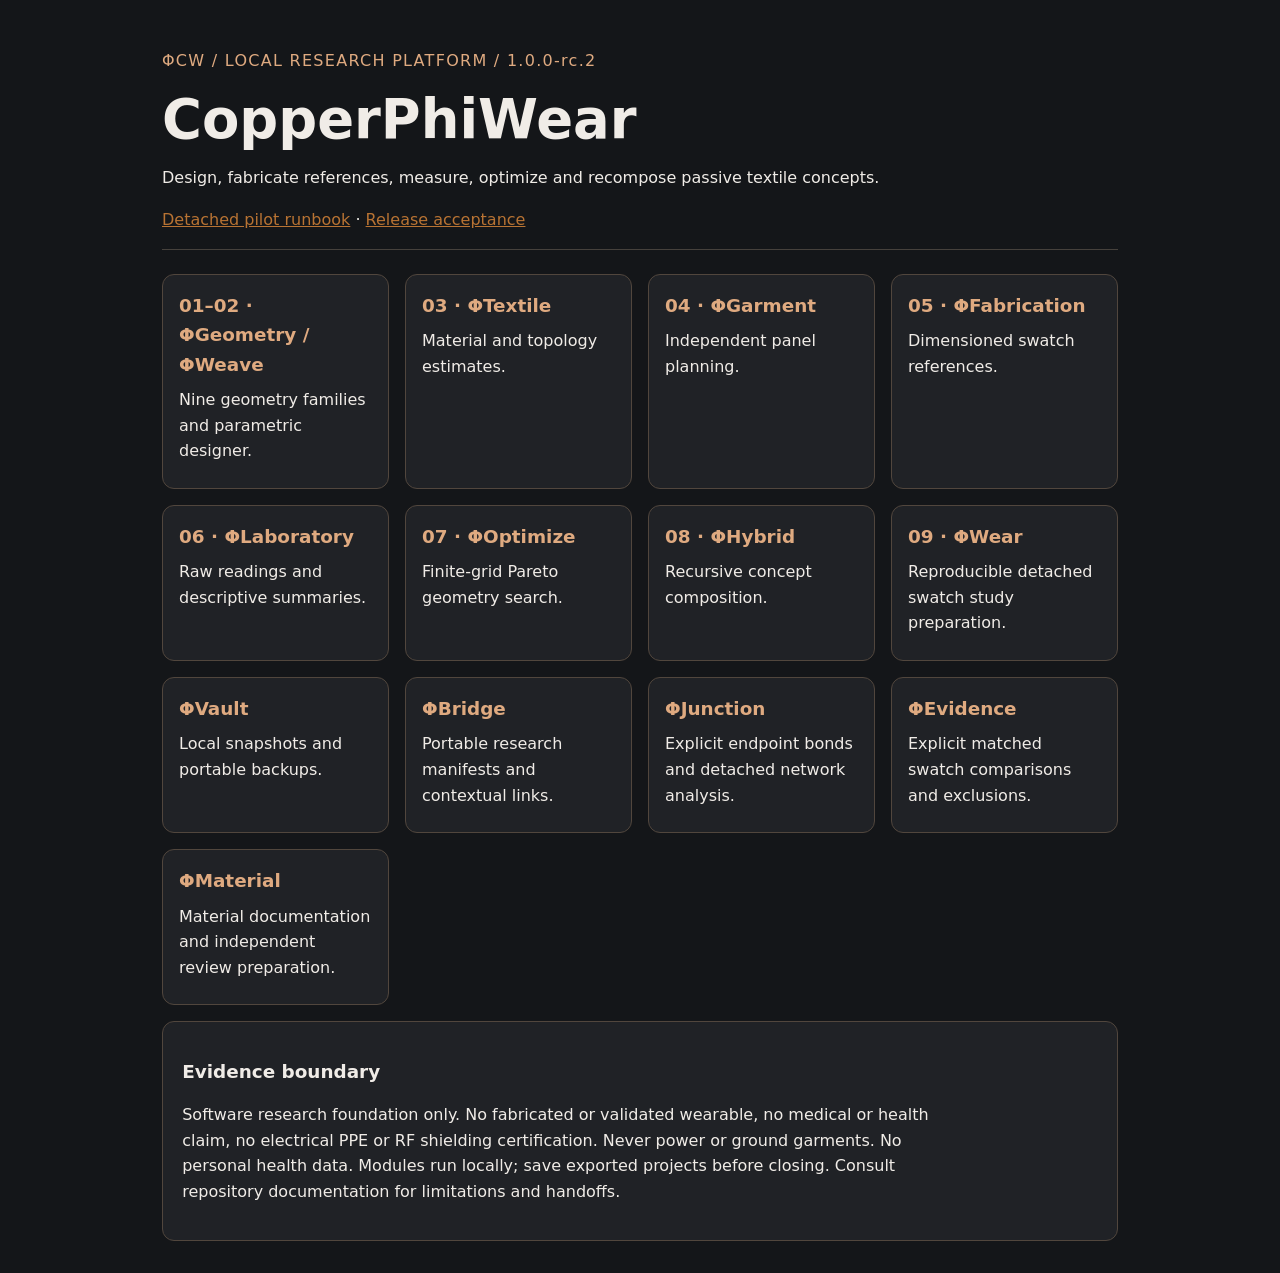
==== commit 2f1cdd0c: "Add PhiMaterial documentation review and advance software candidate to rc.2" ====
--- a/index.html
+++ b/index.html
@@ -1 +1 @@
-<!doctype html><html lang="en"><head><meta charset="utf-8"><meta name="viewport" content="width=device-width,initial-scale=1"><title>CopperPhiWear | Research Workbench</title><link rel="stylesheet" href="workbench/style.css"><style>.modules{display:grid;grid-template-columns:repeat(auto-fit,minmax(220px,1fr));gap:1rem}.modules a{display:block;border:1px solid #51463d;border-radius:12px;padding:1rem;background:#202226;color:#f0ece7;text-decoration:none}.modules a:hover,.modules a:focus-visible{border-color:#dfaa80;outline:2px solid #dfaa80}.modules h2{color:#dfaa80;margin:0}.modules p{margin:.5rem 0}</style></head><body><main><header><p class="eyebrow">ΦCW / LOCAL RESEARCH PLATFORM / 1.0.0-rc.1</p><h1>CopperPhiWear</h1><p>Design, fabricate references, measure, optimize and recompose passive textile concepts.</p><p><a style="color:#b87333" href="docs/pilot-runbook.md">Detached pilot runbook</a> · <a style="color:#b87333" href="docs/release.md">Release acceptance</a></p></header><section class="modules"><a href="workbench/index.html"><h2>01–02 · ΦGeometry / ΦWeave</h2><p>Nine geometry families and parametric designer.</p></a><a href="workbench/textile.html"><h2>03 · ΦTextile</h2><p>Material and topology estimates.</p></a><a href="workbench/garment.html"><h2>04 · ΦGarment</h2><p>Independent panel planning.</p></a><a href="workbench/fabrication.html"><h2>05 · ΦFabrication</h2><p>Dimensioned swatch references.</p></a><a href="workbench/laboratory.html"><h2>06 · ΦLaboratory</h2><p>Raw readings and descriptive summaries.</p></a><a href="workbench/optimize.html"><h2>07 · ΦOptimize</h2><p>Finite-grid Pareto geometry search.</p></a><a href="workbench/hybrid.html"><h2>08 · ΦHybrid</h2><p>Recursive concept composition.</p></a><a href="workbench/wear.html"><h2>09 · ΦWear</h2><p>Reproducible detached swatch study preparation.</p></a><a href="workbench/vault.html"><h2>ΦVault</h2><p>Local snapshots and portable backups.</p></a><a href="workbench/bridge.html"><h2>ΦBridge</h2><p>Portable research manifests and contextual links.</p></a><a href="workbench/junction.html"><h2>ΦJunction</h2><p>Explicit endpoint bonds and detached network analysis.</p></a><a href="workbench/evidence.html"><h2>ΦEvidence</h2><p>Explicit matched swatch comparisons and exclusions.</p></a></section><aside><h2>Evidence boundary</h2><p>Software research foundation only. No fabricated or validated wearable, no medical or health claim, no electrical PPE or RF shielding certification. Never power or ground garments. No personal health data. Modules run locally; save exported projects before closing. Consult repository documentation for limitations and handoffs.</p></aside></main></body></html>+<!doctype html><html lang="en"><head><meta charset="utf-8"><meta name="viewport" content="width=device-width,initial-scale=1"><title>CopperPhiWear | Research Workbench</title><link rel="stylesheet" href="workbench/style.css"><style>.modules{display:grid;grid-template-columns:repeat(auto-fit,minmax(220px,1fr));gap:1rem}.modules a{display:block;border:1px solid #51463d;border-radius:12px;padding:1rem;background:#202226;color:#f0ece7;text-decoration:none}.modules a:hover,.modules a:focus-visible{border-color:#dfaa80;outline:2px solid #dfaa80}.modules h2{color:#dfaa80;margin:0}.modules p{margin:.5rem 0}</style></head><body><main><header><p class="eyebrow">ΦCW / LOCAL RESEARCH PLATFORM / 1.0.0-rc.2</p><h1>CopperPhiWear</h1><p>Design, fabricate references, measure, optimize and recompose passive textile concepts.</p><p><a style="color:#b87333" href="docs/pilot-runbook.md">Detached pilot runbook</a> · <a style="color:#b87333" href="docs/release.md">Release acceptance</a></p></header><section class="modules"><a href="workbench/index.html"><h2>01–02 · ΦGeometry / ΦWeave</h2><p>Nine geometry families and parametric designer.</p></a><a href="workbench/textile.html"><h2>03 · ΦTextile</h2><p>Material and topology estimates.</p></a><a href="workbench/garment.html"><h2>04 · ΦGarment</h2><p>Independent panel planning.</p></a><a href="workbench/fabrication.html"><h2>05 · ΦFabrication</h2><p>Dimensioned swatch references.</p></a><a href="workbench/laboratory.html"><h2>06 · ΦLaboratory</h2><p>Raw readings and descriptive summaries.</p></a><a href="workbench/optimize.html"><h2>07 · ΦOptimize</h2><p>Finite-grid Pareto geometry search.</p></a><a href="workbench/hybrid.html"><h2>08 · ΦHybrid</h2><p>Recursive concept composition.</p></a><a href="workbench/wear.html"><h2>09 · ΦWear</h2><p>Reproducible detached swatch study preparation.</p></a><a href="workbench/vault.html"><h2>ΦVault</h2><p>Local snapshots and portable backups.</p></a><a href="workbench/bridge.html"><h2>ΦBridge</h2><p>Portable research manifests and contextual links.</p></a><a href="workbench/junction.html"><h2>ΦJunction</h2><p>Explicit endpoint bonds and detached network analysis.</p></a><a href="workbench/evidence.html"><h2>ΦEvidence</h2><p>Explicit matched swatch comparisons and exclusions.</p></a><a href="workbench/material.html"><h2>ΦMaterial</h2><p>Material documentation and independent review preparation.</p></a></section><aside><h2>Evidence boundary</h2><p>Software research foundation only. No fabricated or validated wearable, no medical or health claim, no electrical PPE or RF shielding certification. Never power or ground garments. No personal health data. Modules run locally; save exported projects before closing. Consult repository documentation for limitations and handoffs.</p></aside></main></body></html>
